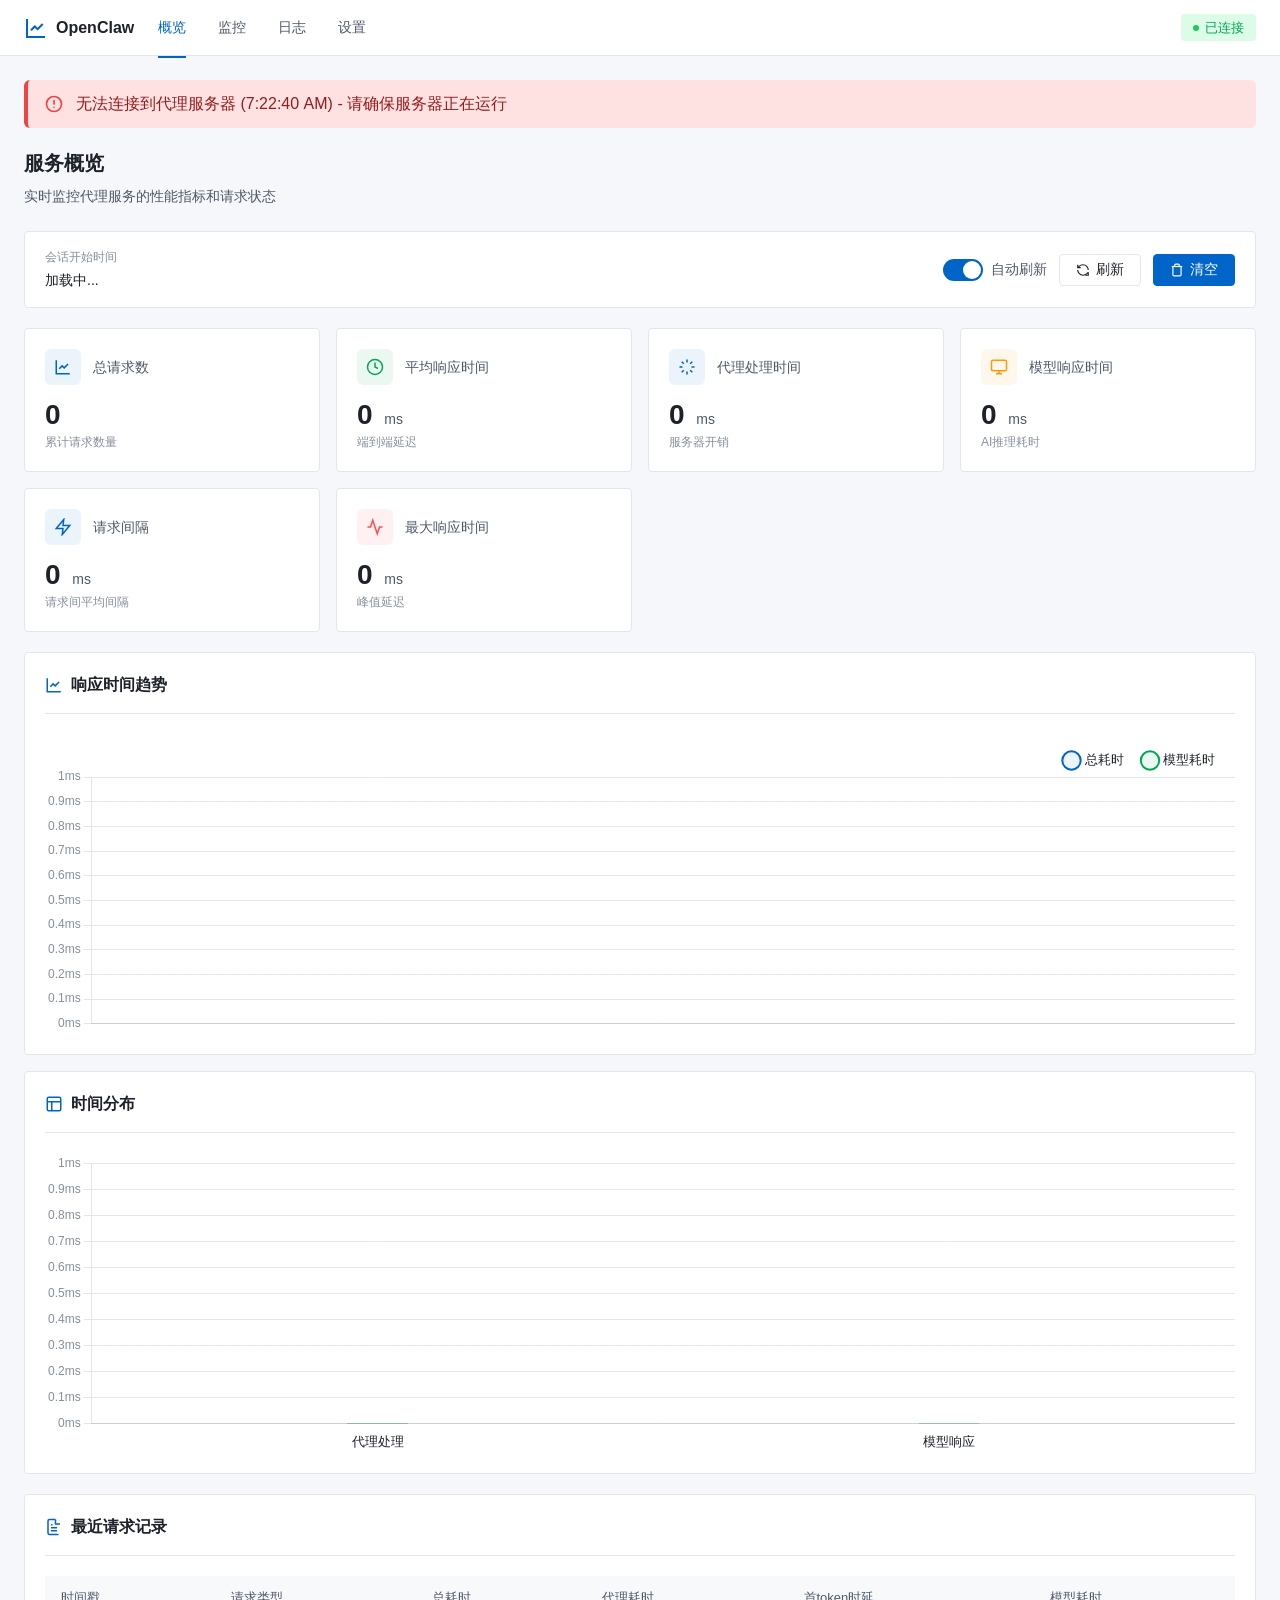
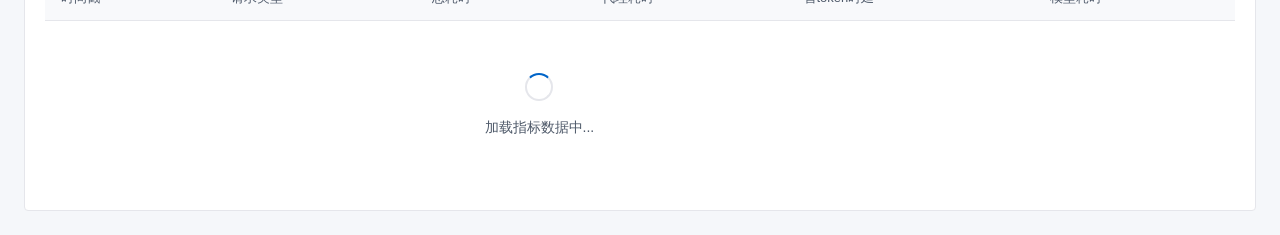
==== dashboard.html @ 8e754c26 "init" ====
<!DOCTYPE html>
<html lang="zh-CN">
<head>
    <meta charset="UTF-8">
    <meta name="viewport" content="width=device-width, initial-scale=1.0">
    <title>OpenClaw 控制台</title>
    <!-- 使用本地 Chart.js（无需网络） -->
    <script src="/static/chart.umd.min.js"></script>

    <!-- 注释掉 Google Fonts，在无网络环境下使用系统字体 -->
    <!--
    <link rel="preconnect" href="https://fonts.googleapis.com">
    <link rel="preconnect" href="https://fonts.gstatic.com" crossorigin>
    <link href="https://fonts.googleapis.com/css2?family=Inter:wght@400;500;600;700&display=swap" rel="stylesheet">
    -->
    <style>
        * {
            margin: 0;
            padding: 0;
            box-sizing: border-box;
        }

        :root {
            --primary: #0064C8;
            --primary-hover: #0050a0;
            --primary-light: rgba(0, 100, 200, 0.08);
            --success: #00A854;
            --success-light: rgba(0, 168, 84, 0.08);
            --warning: #FF9A00;
            --warning-light: rgba(255, 154, 0, 0.08);
            --error: #FF4D4F;
            --error-light: rgba(255, 77, 79, 0.08);
            --background: #F5F7FA;
            --surface: #FFFFFF;
            --surface-hover: #F8F9FB;
            --text-primary: #1D2129;
            --text-secondary: #4E5969;
            --text-muted: #86909C;
            --border: #E5E6EB;
            --border-light: #C9CDD4;
            --shadow-sm: 0 1px 2px 0 rgba(0, 0, 0, 0.05);
            --shadow-md: 0 4px 10px 0 rgba(0, 0, 0, 0.1);
            --shadow-lg: 0 8px 20px 0 rgba(0, 0, 0, 0.12);
        }

        body {
            font-family: -apple-system, BlinkMacSystemFont, 'Segoe UI', Roboto, 'Helvetica Neue', Arial, 'PingFang SC', 'Microsoft YaHei', sans-serif;
            background: var(--background);
            color: var(--text-primary);
            line-height: 1.5;
            -webkit-font-smoothing: antialiased;
            -moz-osx-font-smoothing: grayscale;
        }

        /* Top Header */
        .top-header {
            background: var(--surface);
            border-bottom: 1px solid var(--border);
            height: 56px;
            display: flex;
            align-items: center;
            padding: 0 24px;
            position: fixed;
            top: 0;
            left: 0;
            right: 0;
            z-index: 1000;
        }

        .header-left {
            display: flex;
            align-items: center;
            gap: 24px;
        }

        .product-logo {
            display: flex;
            align-items: center;
            gap: 8px;
            font-size: 16px;
            font-weight: 600;
            color: var(--text-primary);
        }

        .product-logo svg {
            width: 24px;
            height: 24px;
            color: var(--primary);
        }

        .header-nav {
            display: flex;
            gap: 32px;
        }

        .nav-item {
            font-size: 14px;
            color: var(--text-secondary);
            cursor: pointer;
            transition: color 0.2s;
            position: relative;
        }

        .nav-item:hover {
            color: var(--primary);
        }

        .nav-item.active {
            color: var(--primary);
            font-weight: 500;
        }

        .nav-item.active::after {
            content: '';
            position: absolute;
            bottom: -20px;
            left: 0;
            right: 0;
            height: 2px;
            background: var(--primary);
        }

        .header-right {
            margin-left: auto;
            display: flex;
            align-items: center;
            gap: 16px;
        }

        .status-badge {
            display: inline-flex;
            align-items: center;
            gap: 6px;
            padding: 4px 12px;
            background: var(--success-light);
            color: var(--success);
            border-radius: 4px;
            font-size: 13px;
            font-weight: 500;
        }

        .status-dot {
            width: 6px;
            height: 6px;
            background: var(--success);
            border-radius: 50%;
            animation: pulse 2s ease-in-out infinite;
        }

        @keyframes pulse {
            0%, 100% { opacity: 1; }
            50% { opacity: 0.5; }
        }

        /* Main Content */
        .main-content {
            margin-top: 56px;
            padding: 24px;
            min-height: calc(100vh - 56px);
        }

        .content-wrapper {
            max-width: 1400px;
            margin: 0 auto;
        }

        /* Page Header */
        .page-header {
            margin-bottom: 24px;
        }

        .page-title {
            font-size: 20px;
            font-weight: 600;
            color: var(--text-primary);
            margin-bottom: 8px;
        }

        .page-description {
            font-size: 14px;
            color: var(--text-secondary);
        }

        /* Action Bar */
        .action-bar {
            background: var(--surface);
            border: 1px solid var(--border);
            border-radius: 4px;
            padding: 16px 20px;
            margin-bottom: 20px;
            display: flex;
            align-items: center;
            justify-content: space-between;
        }

        .action-left {
            display: flex;
            align-items: center;
            gap: 20px;
        }

        .session-info {
            display: flex;
            flex-direction: column;
            gap: 4px;
        }

        .session-label {
            font-size: 12px;
            color: var(--text-muted);
        }

        .session-value {
            font-size: 14px;
            color: var(--text-primary);
            font-weight: 500;
        }

        .action-right {
            display: flex;
            align-items: center;
            gap: 12px;
        }

        /* Toggle Switch */
        .toggle-wrapper {
            display: flex;
            align-items: center;
            gap: 8px;
        }

        .toggle-label {
            font-size: 14px;
            color: var(--text-secondary);
        }

        .toggle {
            width: 40px;
            height: 22px;
            background: var(--border-light);
            border-radius: 11px;
            position: relative;
            cursor: pointer;
            transition: all 0.2s ease;
        }

        .toggle.active {
            background: var(--primary);
        }

        .toggle::after {
            content: '';
            position: absolute;
            top: 2px;
            left: 2px;
            width: 18px;
            height: 18px;
            background: white;
            border-radius: 50%;
            transition: all 0.2s ease;
            box-shadow: var(--shadow-sm);
        }

        .toggle.active::after {
            transform: translateX(18px);
        }

        /* Buttons */
        .btn {
            padding: 6px 16px;
            border-radius: 4px;
            border: 1px solid var(--border);
            font-size: 14px;
            font-weight: 400;
            cursor: pointer;
            transition: all 0.2s ease;
            display: inline-flex;
            align-items: center;
            gap: 6px;
            font-family: inherit;
            background: var(--surface);
            color: var(--text-primary);
        }

        .btn:hover {
            background: var(--surface-hover);
            border-color: var(--border-light);
        }

        .btn-primary {
            background: var(--primary);
            border-color: var(--primary);
            color: white;
        }

        .btn-primary:hover {
            background: var(--primary-hover);
            border-color: var(--primary-hover);
        }

        .btn svg {
            width: 14px;
            height: 14px;
        }

        /* Metrics Grid */
        .metrics-grid {
            display: grid;
            grid-template-columns: repeat(auto-fit, minmax(240px, 1fr));
            gap: 16px;
            margin-bottom: 20px;
        }

        .metric-card {
            background: var(--surface);
            border: 1px solid var(--border);
            border-radius: 4px;
            padding: 20px;
            transition: all 0.2s ease;
        }

        .metric-card:hover {
            box-shadow: var(--shadow-md);
            border-color: var(--border-light);
        }

        .metric-header {
            display: flex;
            align-items: center;
            gap: 12px;
            margin-bottom: 16px;
        }

        .metric-icon {
            width: 36px;
            height: 36px;
            border-radius: 6px;
            display: flex;
            align-items: center;
            justify-content: center;
            background: var(--primary-light);
            color: var(--primary);
        }

        .metric-icon svg {
            width: 18px;
            height: 18px;
        }

        .metric-icon.success {
            background: var(--success-light);
            color: var(--success);
        }

        .metric-icon.warning {
            background: var(--warning-light);
            color: var(--warning);
        }

        .metric-icon.error {
            background: var(--error-light);
            color: var(--error);
        }

        .metric-title {
            font-size: 14px;
            color: var(--text-secondary);
            font-weight: 400;
        }

        .metric-value {
            font-size: 28px;
            font-weight: 600;
            color: var(--text-primary);
            line-height: 1;
            margin-bottom: 4px;
        }

        .metric-unit {
            font-size: 14px;
            font-weight: 400;
            color: var(--text-secondary);
            margin-left: 4px;
        }

        .metric-trend {
            font-size: 12px;
            color: var(--text-muted);
        }

        /* Charts Section */
        .charts-section {
            display: grid;
            grid-template-columns: repeat(auto-fit, minmax(650px, 1fr));
            gap: 16px;
            margin-bottom: 20px;
        }

        .chart-card {
            background: var(--surface);
            border: 1px solid var(--border);
            border-radius: 4px;
            padding: 20px;
        }

        .chart-header {
            display: flex;
            align-items: center;
            justify-content: space-between;
            margin-bottom: 20px;
            padding-bottom: 16px;
            border-bottom: 1px solid var(--border);
        }

        .chart-title {
            font-size: 16px;
            font-weight: 600;
            color: var(--text-primary);
            display: flex;
            align-items: center;
            gap: 8px;
        }

        .chart-title svg {
            width: 18px;
            height: 18px;
            color: var(--primary);
        }

        .chart-container {
            position: relative;
            height: 300px;
        }

        /* Requests Table */
        .requests-section {
            background: var(--surface);
            border: 1px solid var(--border);
            border-radius: 4px;
            padding: 20px;
        }

        .section-header {
            display: flex;
            align-items: center;
            justify-content: space-between;
            margin-bottom: 20px;
            padding-bottom: 16px;
            border-bottom: 1px solid var(--border);
        }

        .section-title {
            font-size: 16px;
            font-weight: 600;
            color: var(--text-primary);
            display: flex;
            align-items: center;
            gap: 8px;
        }

        .section-title svg {
            width: 18px;
            height: 18px;
            color: var(--primary);
        }

        .requests-table {
            width: 100%;
            border-collapse: collapse;
        }

        .requests-table th {
            text-align: left;
            padding: 12px 16px;
            font-size: 13px;
            font-weight: 500;
            color: var(--text-secondary);
            background: var(--surface-hover);
            border-bottom: 1px solid var(--border);
        }

        .requests-table td {
            padding: 12px 16px;
            font-size: 14px;
            color: var(--text-primary);
            border-bottom: 1px solid var(--border);
        }

        .requests-table tr:last-child td {
            border-bottom: none;
        }

        .requests-table tbody tr:hover {
            background: var(--surface-hover);
        }

        .timestamp {
            font-family: 'Consolas', 'Monaco', monospace;
            font-size: 13px;
            color: var(--text-secondary);
        }

        .badge {
            display: inline-block;
            padding: 2px 8px;
            border-radius: 4px;
            font-size: 12px;
            font-weight: 400;
        }

        .badge-stream {
            background: var(--primary-light);
            color: var(--primary);
            border: 1px solid rgba(0, 100, 200, 0.2);
        }

        .badge-standard {
            background: var(--surface-hover);
            color: var(--text-secondary);
            border: 1px solid var(--border);
        }

        .metric-value-cell {
            font-family: 'Consolas', 'Monaco', monospace;
            font-weight: 500;
        }

        .latency-indicator {
            display: inline-block;
            width: 6px;
            height: 6px;
            border-radius: 50%;
            margin-right: 8px;
        }

        .latency-fast {
            background: var(--success);
        }

        .latency-medium {
            background: var(--warning);
        }

        .latency-slow {
            background: var(--error);
        }

        /* Loading State */
        .loading-state {
            text-align: center;
            padding: 40px;
            color: var(--text-secondary);
        }

        .spinner {
            width: 28px;
            height: 28px;
            border: 2px solid var(--border);
            border-top-color: var(--primary);
            border-radius: 50%;
            animation: spin 0.8s linear infinite;
            margin: 0 auto 16px;
        }

        @keyframes spin {
            to { transform: rotate(360deg); }
        }

        /* Responsive */
        @media (max-width: 1024px) {
            .charts-section {
                grid-template-columns: 1fr;
            }
        }

        @media (max-width: 768px) {
            .top-header {
                padding: 0 16px;
            }

            .header-nav {
                display: none;
            }

            .main-content {
                padding: 16px;
            }

            .action-bar {
                flex-direction: column;
                gap: 16px;
                align-items: stretch;
            }

            .action-left,
            .action-right {
                justify-content: center;
            }

            .metrics-grid {
                grid-template-columns: repeat(auto-fit, minmax(200px, 1fr));
            }

            .metric-value {
                font-size: 24px;
            }

            .requests-table th,
            .requests-table td {
                padding: 10px 12px;
                font-size: 13px;
            }
        }
    </style>
</head>
<body>
    <!-- Top Header -->
    <div class="top-header">
        <div class="header-left">
            <div class="product-logo">
                <svg viewBox="0 0 24 24" fill="none" stroke="currentColor" stroke-width="2">
                    <path d="M3 3v18h18"/>
                    <path d="M18.7 8l-5.1 5.2-2.8-2.7L7 14.3"/>
                </svg>
                <span>OpenClaw</span>
            </div>
            <div class="header-nav">
                <div class="nav-item active">概览</div>
                <div class="nav-item">监控</div>
                <div class="nav-item">日志</div>
                <div class="nav-item">设置</div>
            </div>
        </div>
        <div class="header-right">
            <div class="status-badge">
                <span class="status-dot"></span>
                <span>已连接</span>
            </div>
        </div>
    </div>

    <!-- Main Content -->
    <div class="main-content">
        <!-- Error Banner (默认隐藏) -->
        <div id="errorBanner" style="display: none; background: #fee2e2; border-left: 4px solid #ef4444; padding: 12px 16px; margin-bottom: 20px; border-radius: 6px; display: flex; align-items: center; gap: 12px;">
            <svg style="width: 20px; height: 20px; color: #ef4444; flex-shrink: 0;" fill="none" viewBox="0 0 24 24" stroke="currentColor">
                <path stroke-linecap="round" stroke-linejoin="round" stroke-width="2" d="M12 8v4m0 4h.01M21 12a9 9 0 11-18 0 9 9 0 0118 0z" />
            </svg>
            <span class="error-message" style="color: #991b1b; font-weight: 500;"></span>
        </div>

        <div class="content-wrapper">
            <!-- Page Header -->
            <div class="page-header">
                <h1 class="page-title">服务概览</h1>
                <p class="page-description">实时监控代理服务的性能指标和请求状态</p>
            </div>

            <!-- Action Bar -->
            <div class="action-bar">
                <div class="action-left">
                    <div class="session-info">
                        <span class="session-label">会话开始时间</span>
                        <span class="session-value" id="sessionStart">加载中...</span>
                    </div>
                </div>
                <div class="action-right">
                    <div class="toggle-wrapper">
                        <div class="toggle active" id="autoRefreshToggle"></div>
                        <span class="toggle-label">自动刷新</span>
                    </div>
                    <button class="btn" onclick="refreshData()">
                        <svg viewBox="0 0 24 24" fill="none" stroke="currentColor" stroke-width="2">
                            <path d="M21 12a9 9 0 0 0-9-9 9.75 9.75 0 0 0-6.74 2.74L3 8"/>
                            <path d="M3 3v5h5"/>
                            <path d="M3 12a9 9 0 0 0 9 9 9.75 9.75 0 0 0 6.74-2.74L21 16"/>
                            <path d="M16 21h5v-5"/>
                        </svg>
                        刷新
                    </button>
                    <button class="btn btn-primary" onclick="clearMetrics()">
                        <svg viewBox="0 0 24 24" fill="none" stroke="currentColor" stroke-width="2">
                            <path d="M3 6h18"/>
                            <path d="M19 6v14c0 1-1 2-2 2H7c-1 0-2-1-2-2V6"/>
                            <path d="M8 6V4c0-1 1-2 2-2h4c1 0 2 1 2 2v2"/>
                        </svg>
                        清空
                    </button>
                </div>
            </div>

            <!-- Metrics Grid -->
            <div class="metrics-grid">
                <div class="metric-card">
                    <div class="metric-header">
                        <div class="metric-icon">
                            <svg viewBox="0 0 24 24" fill="none" stroke="currentColor" stroke-width="2">
                                <path d="M3 3v18h18"/>
                                <path d="M18.7 8l-5.1 5.2-2.8-2.7L7 14.3"/>
                            </svg>
                        </div>
                        <span class="metric-title">总请求数</span>
                    </div>
                    <div class="metric-value" id="totalRequests">0</div>
                    <div class="metric-trend">累计请求数量</div>
                </div>

                <div class="metric-card">
                    <div class="metric-header">
                        <div class="metric-icon success">
                            <svg viewBox="0 0 24 24" fill="none" stroke="currentColor" stroke-width="2">
                                <circle cx="12" cy="12" r="10"/>
                                <polyline points="12 6 12 12 16 14"/>
                            </svg>
                        </div>
                        <span class="metric-title">平均响应时间</span>
                    </div>
                    <div class="metric-value">
                        <span id="avgTotalTime">0</span>
                        <span class="metric-unit">ms</span>
                    </div>
                    <div class="metric-trend">端到端延迟</div>
                </div>

                <div class="metric-card">
                    <div class="metric-header">
                        <div class="metric-icon">
                            <svg viewBox="0 0 24 24" fill="none" stroke="currentColor" stroke-width="2">
                                <path d="M12 2v4M12 18v4M4.93 4.93l2.83 2.83M16.24 16.24l2.83 2.83M2 12h4M18 12h4M4.93 19.07l2.83-2.83M16.24 7.76l2.83-2.83"/>
                            </svg>
                        </div>
                        <span class="metric-title">代理处理时间</span>
                    </div>
                    <div class="metric-value">
                        <span id="avgProxyTime">0</span>
                        <span class="metric-unit">ms</span>
                    </div>
                    <div class="metric-trend">服务器开销</div>
                </div>

                <div class="metric-card">
                    <div class="metric-header">
                        <div class="metric-icon warning">
                            <svg viewBox="0 0 24 24" fill="none" stroke="currentColor" stroke-width="2">
                                <rect x="2" y="3" width="20" height="14" rx="2" ry="2"/>
                                <line x1="8" y1="21" x2="16" y2="21"/>
                                <line x1="12" y1="17" x2="12" y2="21"/>
                            </svg>
                        </div>
                        <span class="metric-title">模型响应时间</span>
                    </div>
                    <div class="metric-value">
                        <span id="avgModelTime">0</span>
                        <span class="metric-unit">ms</span>
                    </div>
                    <div class="metric-trend">AI推理耗时</div>
                </div>

                <div class="metric-card">
                    <div class="metric-header">
                        <div class="metric-icon">
                            <svg viewBox="0 0 24 24" fill="none" stroke="currentColor" stroke-width="2">
                                <path d="M13 2L3 14h9l-1 8 10-12h-9l1-8z"/>
                            </svg>
                        </div>
                        <span class="metric-title">请求间隔</span>
                    </div>
                    <div class="metric-value">
                        <span id="avgGapTime">0</span>
                        <span class="metric-unit">ms</span>
                    </div>
                    <div class="metric-trend">请求间平均间隔</div>
                </div>

                <div class="metric-card">
                    <div class="metric-header">
                        <div class="metric-icon error">
                            <svg viewBox="0 0 24 24" fill="none" stroke="currentColor" stroke-width="2">
                                <path d="M22 12h-4l-3 9L9 3l-3 9H2"/>
                            </svg>
                        </div>
                        <span class="metric-title">最大响应时间</span>
                    </div>
                    <div class="metric-value">
                        <span id="maxResponseTime">0</span>
                        <span class="metric-unit">ms</span>
                    </div>
                    <div class="metric-trend">峰值延迟</div>
                </div>
            </div>

            <!-- Charts Section -->
            <div class="charts-section">
                <div class="chart-card">
                    <div class="chart-header">
                        <div class="chart-title">
                            <svg viewBox="0 0 24 24" fill="none" stroke="currentColor" stroke-width="2">
                                <path d="M3 3v18h18"/>
                                <path d="M18.7 8l-5.1 5.2-2.8-2.7L7 14.3"/>
                            </svg>
                            响应时间趋势
                        </div>
                    </div>
                    <div class="chart-container">
                        <canvas id="responseTimeChart"></canvas>
                    </div>
                </div>

                <div class="chart-card">
                    <div class="chart-header">
                        <div class="chart-title">
                            <svg viewBox="0 0 24 24" fill="none" stroke="currentColor" stroke-width="2">
                                <rect x="3" y="3" width="18" height="18" rx="2"/>
                                <path d="M3 9h18M9 21V9"/>
                            </svg>
                            时间分布
                        </div>
                    </div>
                    <div class="chart-container">
                        <canvas id="timeDistributionChart"></canvas>
                    </div>
                </div>
            </div>

            <!-- Requests Table -->
            <div class="requests-section">
                <div class="section-header">
                    <div class="section-title">
                        <svg viewBox="0 0 24 24" fill="none" stroke="currentColor" stroke-width="2">
                            <path d="M14 2H6a2 2 0 0 0-2 2v16a2 2 0 0 0 2 2h12a2 2 0 0a0 2-2V8z"/>
                            <polyline points="14 2 14 8 20 8"/>
                            <line x1="16" y1="13" x2="8" y2="13"/>
                            <line x1="16" y1="17" x2="8" y2="17"/>
                            <polyline points="10 9 9 9 8 9"/>
                        </svg>
                        最近请求记录
                    </div>
                </div>
                <div id="requestsTableContainer">
                    <table class="requests-table">
                        <thead>
                            <tr>
                                <th>时间戳</th>
                                <th>请求类型</th>
                                <th>总耗时</th>
                                <th>代理耗时</th>
                                <th>首token时延</th>
                                <th>模型耗时</th>
                            </tr>
                        </thead>
                        <tbody id="requestsTableBody">
                            <tr>
                                <td colspan="5">
                                    <div class="loading-state">
                                        <div class="spinner"></div>
                                        <div>加载指标数据中...</div>
                                    </div>
                                </td>
                            </tr>
                        </tbody>
                    </table>
                </div>
            </div>
        </div>
    </div>

    <script>
        let responseTimeChart = null;
        let timeDistributionChart = null;
        let autoRefreshInterval = null;

        Chart.defaults.font.family = "-apple-system, BlinkMacSystemFont, 'Segoe UI', Roboto, 'Helvetica Neue', Arial, sans-serif";
        Chart.defaults.color = '#4E5969';

        function initCharts() {
            const ctx1 = document.getElementById('responseTimeChart').getContext('2d');
            responseTimeChart = new Chart(ctx1, {
                type: 'line',
                data: {
                    labels: [],
                    datasets: [{
                        label: '总耗时',
                        data: [],
                        borderColor: '#0064C8',
                        backgroundColor: 'rgba(0, 100, 200, 0.08)',
                        borderWidth: 2,
                        tension: 0.3,
                        fill: true,
                        pointRadius: 0,
                        pointHoverRadius: 6,
                        pointHoverBackgroundColor: '#0064C8',
                        pointHoverBorderColor: '#FFFFFF',
                        pointHoverBorderWidth: 2
                    }, {
                        label: '模型耗时',
                        data: [],
                        borderColor: '#00A854',
                        backgroundColor: 'rgba(0, 168, 84, 0.08)',
                        borderWidth: 2,
                        tension: 0.3,
                        fill: true,
                        pointRadius: 0,
                        pointHoverRadius: 6,
                        pointHoverBackgroundColor: '#00A854',
                        pointHoverBorderColor: '#FFFFFF',
                        pointHoverBorderWidth: 2
                    }]
                },
                options: {
                    responsive: true,
                    maintainAspectRatio: false,
                    interaction: {
                        intersect: false,
                        mode: 'index'
                    },
                    plugins: {
                        legend: {
                            display: true,
                            position: 'top',
                            align: 'end',
                            labels: {
                                usePointStyle: true,
                                padding: 20,
                                font: {
                                    size: 13,
                                    weight: '400'
                                },
                                color: '#1D2129'
                            }
                        },
                        tooltip: {
                            backgroundColor: '#FFFFFF',
                            titleColor: '#1D2129',
                            bodyColor: '#4E5969',
                            borderColor: '#E5E6EB',
                            borderWidth: 1,
                            padding: 12,
                            displayColors: true,
                            titleFont: {
                                weight: '500',
                                size: 13
                            },
                            bodyFont: {
                                size: 12
                            },
                            cornerRadius: 4,
                            callbacks: {
                                label: function(context) {
                                    return context.dataset.label + ': ' + context.parsed.y.toFixed(0) + 'ms';
                                }
                            }
                        }
                    },
                    scales: {
                        x: {
                            grid: {
                                display: false,
                                drawBorder: false
                            },
                            ticks: {
                                font: {
                                    size: 12
                                },
                                color: '#86909C'
                            }
                        },
                        y: {
                            beginAtZero: true,
                            grid: {
                                color: '#E5E6EB',
                                drawBorder: false
                            },
                            ticks: {
                                font: {
                                    size: 12
                                },
                                color: '#86909C',
                                callback: function(value) {
                                    return value + 'ms';
                                }
                            }
                        }
                    }
                }
            });

            const ctx2 = document.getElementById('timeDistributionChart').getContext('2d');
            timeDistributionChart = new Chart(ctx2, {
                type: 'bar',
                data: {
                    labels: ['代理处理', '模型响应'],
                    datasets: [{
                        data: [0, 0],
                        backgroundColor: [
                            'rgba(0, 100, 200, 0.8)',
                            'rgba(0, 168, 84, 0.8)'
                        ],
                        borderColor: [
                            '#0064C8',
                            '#00A854'
                        ],
                        borderWidth: 0,
                        borderRadius: 4,
                        barThickness: 60
                    }]
                },
                options: {
                    responsive: true,
                    maintainAspectRatio: false,
                    plugins: {
                        legend: {
                            display: false
                        },
                        tooltip: {
                            backgroundColor: '#FFFFFF',
                            titleColor: '#1D2129',
                            bodyColor: '#4E5969',
                            borderColor: '#E5E6EB',
                            borderWidth: 1,
                            padding: 12,
                            cornerRadius: 4,
                            callbacks: {
                                label: function(context) {
                                    return '平均: ' + context.parsed.y.toFixed(2) + 'ms';
                                }
                            }
                        }
                    },
                    scales: {
                        x: {
                            grid: {
                                display: false,
                                drawBorder: false
                            },
                            ticks: {
                                font: {
                                    size: 13,
                                    weight: '500'
                                },
                                color: '#1D2129'
                            }
                        },
                        y: {
                            beginAtZero: true,
                            grid: {
                                color: '#E5E6EB',
                                drawBorder: false
                            },
                            ticks: {
                                font: {
                                    size: 12
                                },
                                color: '#86909C',
                                callback: function(value) {
                                    return value + 'ms';
                                }
                            }
                        }
                    }
                }
            });
        }

        let serverAvailable = true;

        async function checkServerStatus() {
            try {
                // 使用 GET 请求检查根路径，避免 HEAD 方法不支持的问题
                const response = await fetch('/', { method: 'GET', cache: 'no-cache' });
                serverAvailable = response.ok;

                const statusBadge = document.querySelector('.status-badge');
                const statusText = statusBadge.querySelector('span:last-child');

                if (serverAvailable) {
                    statusBadge.style.background = '#dcfce7';
                    statusBadge.querySelector('.status-dot').style.background = '#22c55e';
                    statusText.textContent = '已连接';
                } else {
                    statusBadge.style.background = '#fee2e2';
                    statusBadge.querySelector('.status-dot').style.background = '#ef4444';
                    statusText.textContent = '离线';
                }

                return serverAvailable;
            } catch (error) {
                serverAvailable = false;
                console.warn('服务器状态检查失败:', error);
                return false;
            }
        }

        async function refreshData() {
            // 先检查服务器状态
            const isServerUp = await checkServerStatus();

            if (!isServerUp) {
                // 显示错误提示
                const errorBanner = document.getElementById('errorBanner');
                if (errorBanner) {
                    errorBanner.style.display = 'flex';
                    errorBanner.querySelector('.error-message').textContent =
                        `代理服务器离线 (${new Date().toLocaleTimeString()}) - 请启动服务器后刷新页面`;
                }
                return;
            }

            try {
                const response = await fetch('/metrics');
                if (!response.ok) {
                    throw new Error(`HTTP ${response.status}: ${response.statusText}`);
                }

                const data = await response.json();

                document.getElementById('sessionStart').textContent = new Date(data.session_start).toLocaleString('zh-CN', {
                    month: 'short',
                    day: 'numeric',
                    hour: '2-digit',
                    minute: '2-digit'
                });

                const summary = await fetch('/metrics/summary').then(r => {
                    if (!r.ok) {
                        throw new Error(`HTTP ${r.status}: ${r.statusText}`);
                    }
                    return r.json();
                });

                document.getElementById('totalRequests').textContent = summary.total_requests;
                document.getElementById('avgTotalTime').textContent = (summary.avg_total_time * 1000).toFixed(0);
                document.getElementById('avgProxyTime').textContent = (summary.avg_proxy_processing_time * 1000).toFixed(2);
                document.getElementById('avgModelTime').textContent = (summary.avg_model_response_time * 1000).toFixed(0);
                document.getElementById('avgGapTime').textContent = (summary.avg_inter_request_gap ? (summary.avg_inter_request_gap * 1000).toFixed(0) : 'N/A');
                document.getElementById('maxResponseTime').textContent = (summary.max_total_time ? (summary.max_total_time * 1000).toFixed(0) : 'N/A');

                updateCharts(data.metrics);
                updateTable(data.metrics);

                // 隐藏错误提示（如果之前显示了）
                const errorBanner = document.getElementById('errorBanner');
                if (errorBanner) {
                    errorBanner.style.display = 'none';
                }

            } catch (error) {
                console.error('获取指标数据失败:', error);

                // 显示错误提示
                const errorBanner = document.getElementById('errorBanner');
                if (errorBanner) {
                    errorBanner.style.display = 'flex';
                    errorBanner.querySelector('.error-message').textContent =
                        `无法连接到代理服务器 (${new Date().toLocaleTimeString()}) - 请确保服务器正在运行`;
                }
            }
        }

        function updateCharts(metrics) {
            if (!metrics || metrics.length === 0) return;

            const labels = metrics.map((m, i) => `#${i + 1}`);
            const totalTimeData = metrics.map(m => (m.total_time || m.time_to_first_byte || 0) * 1000);
            const modelTimeData = metrics.map(m => (m.model_response_time || m.time_to_first_byte || 0) * 1000);

            responseTimeChart.data.labels = labels;
            responseTimeChart.data.datasets[0].data = totalTimeData;
            responseTimeChart.data.datasets[1].data = modelTimeData;
            responseTimeChart.update();

            const avgProxyTime = metrics.reduce((sum, m) => sum + (m.proxy_processing_time || 0) * 1000, 0) / metrics.length || 0;
            const avgModelTime = metrics.reduce((sum, m) => sum + (m.model_response_time || m.time_to_first_byte || 0) * 1000, 0) / metrics.length || 0;

            timeDistributionChart.data.datasets[0].data = [avgProxyTime, avgModelTime];
            timeDistributionChart.update();
        }

        function updateTable(metrics) {
            const tableBody = document.getElementById('requestsTableBody');

            if (!metrics || metrics.length === 0) {
                tableBody.innerHTML = `
                    <tr>
                        <td colspan="6">
                            <div class="loading-state">
                                <div style="color: #4E5969;">暂无请求记录</div>
                            </div>
                        </td>
                    </tr>
                `;
                return;
            }

            const recentMetrics = metrics.slice(-10).reverse();

            tableBody.innerHTML = recentMetrics.map(m => {
                const totalTime = (m.total_time || m.time_to_first_byte || 0) * 1000;
                const proxyTime = (m.proxy_processing_time || 0) * 1000;
                const firstTokenLatency = (m.first_token_latency || 0) * 1000;
                const modelTime = (m.model_response_time || m.time_to_first_byte || 0) * 1000;
                const timestamp = new Date(m.request_received_time * 1000).toLocaleTimeString('zh-CN', {
                    hour: '2-digit',
                    minute: '2-digit',
                    second: '2-digit'
                });

                let latencyClass = 'latency-fast';
                if (totalTime > 3000) latencyClass = 'latency-slow';
                else if (totalTime > 1500) latencyClass = 'latency-medium';

                // 首token时延显示：流式请求显示数值，标准请求显示N/A
                const firstTokenDisplay = m.stream && firstTokenLatency > 0
                    ? `${firstTokenLatency.toFixed(0)}ms`
                    : 'N/A';

                return `
                    <tr>
                        <td>
                            <span class="latency-indicator ${latencyClass}"></span>
                            <span class="timestamp">${timestamp}</span>
                        </td>
                        <td>
                            <span class="badge ${m.stream ? 'badge-stream' : 'badge-standard'}">
                                ${m.stream ? '流式传输' : '标准请求'}
                            </span>
                        </td>
                        <td class="metric-value-cell">${totalTime.toFixed(0)}ms</td>
                        <td class="metric-value-cell">${proxyTime.toFixed(2)}ms</td>
                        <td class="metric-value-cell">${firstTokenDisplay}</td>
                        <td class="metric-value-cell">${modelTime.toFixed(0)}ms</td>
                    </tr>
                `;
            }).join('');
        }

        async function clearMetrics() {
            if (confirm('确定要清空所有指标数据吗？')) {
                try {
                    const response = await fetch('/metrics', { method: 'DELETE' });
                    if (!response.ok) {
                        throw new Error(`HTTP ${response.status}: ${response.statusText}`);
                    }
                    const result = await response.json();
                    refreshData();
                    alert('指标数据已清空');
                } catch (error) {
                    alert('清空指标数据失败: ' + error.message);
                }
            }
        }

        const toggle = document.getElementById('autoRefreshToggle');
        toggle.addEventListener('click', function() {
            this.classList.toggle('active');
            if (this.classList.contains('active')) {
                autoRefreshInterval = setInterval(refreshData, 2000);
            } else {
                clearInterval(autoRefreshInterval);
            }
        });

        window.addEventListener('load', async function() {
            // 先检查服务器状态
            const isServerUp = await checkServerStatus();

            if (isServerUp) {
                // 服务器可用，初始化并开始自动刷新
                initCharts();
                refreshData();
                autoRefreshInterval = setInterval(refreshData, 2000);
            } else {
                // 服务器不可用，显示错误
                const errorBanner = document.getElementById('errorBanner');
                if (errorBanner) {
                    errorBanner.style.display = 'flex';
                    errorBanner.querySelector('.error-message').textContent =
                        '代理服务器未启动 - 请先启动代理服务器后刷新此页面';
                }

                // 每5秒尝试重新连接
                setTimeout(() => {
                    window.location.reload();
                }, 5000);
            }
        });
    </script>
</body>
</html>
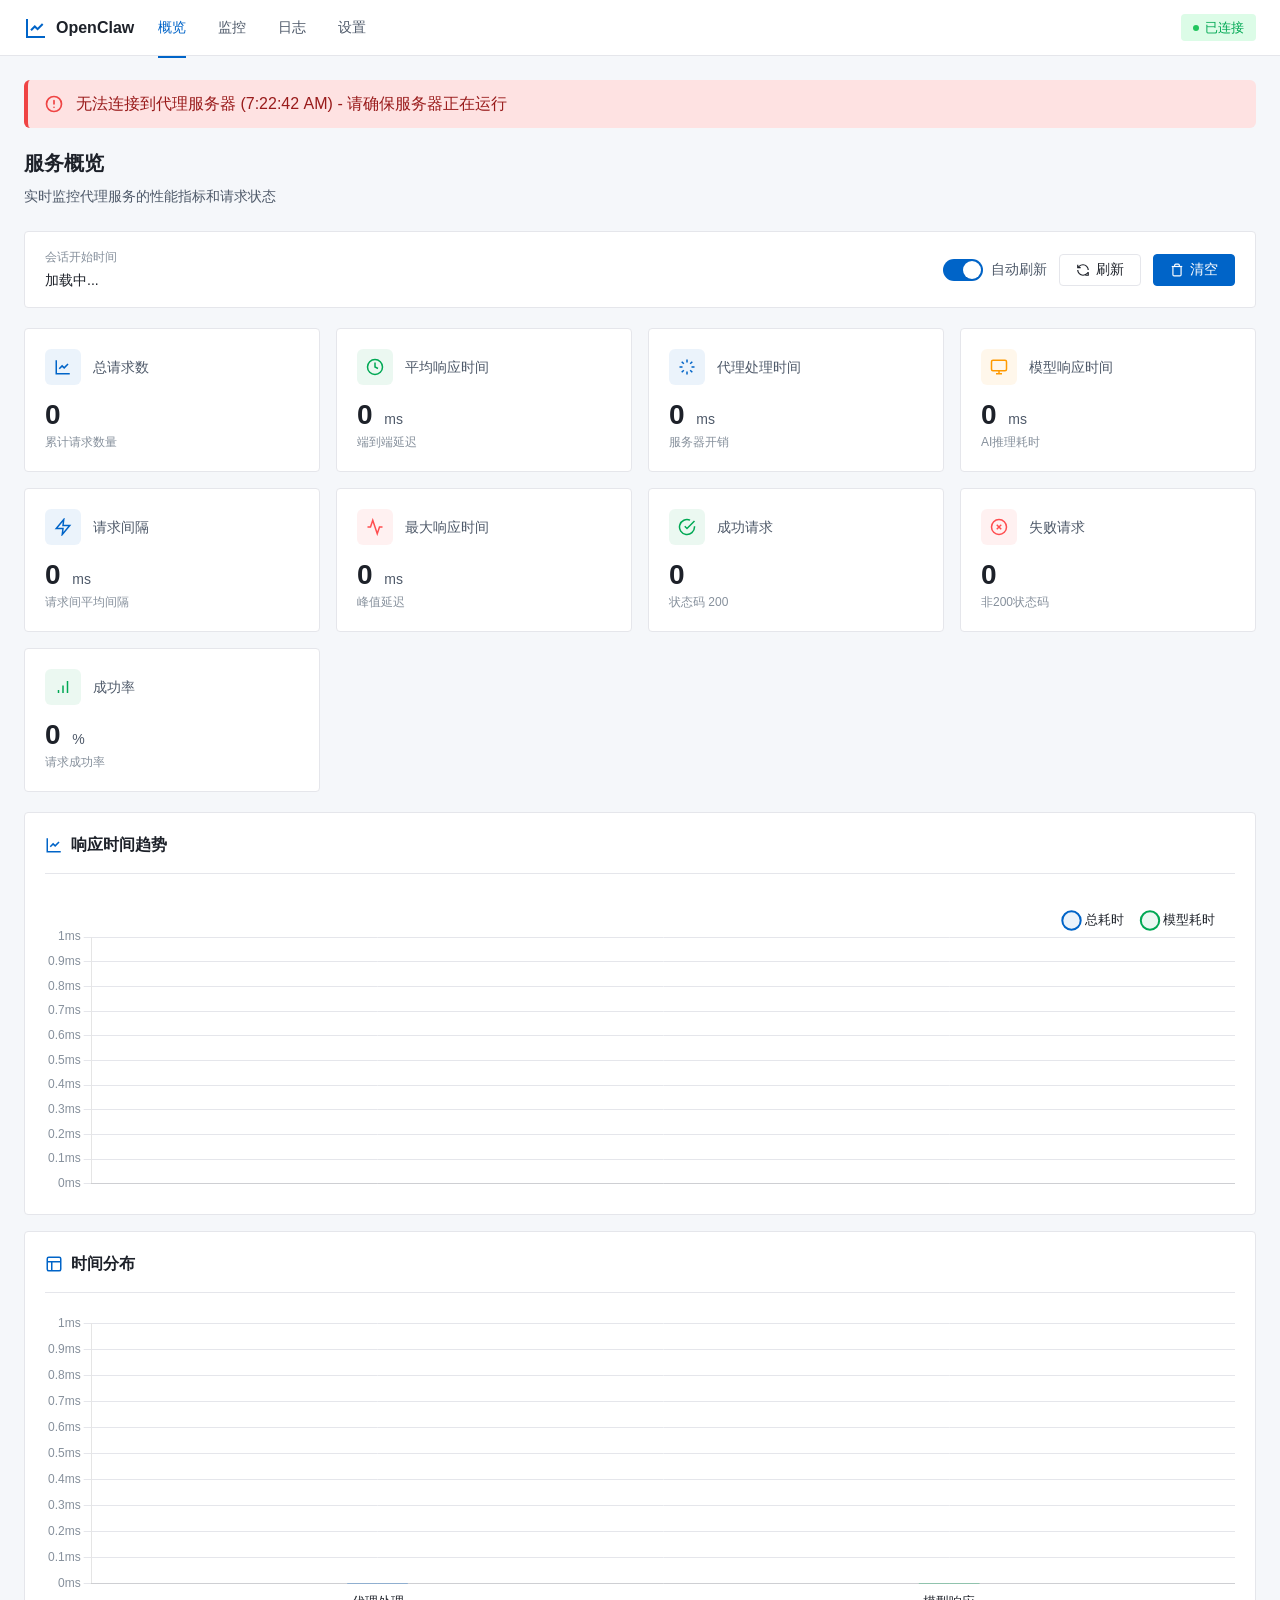
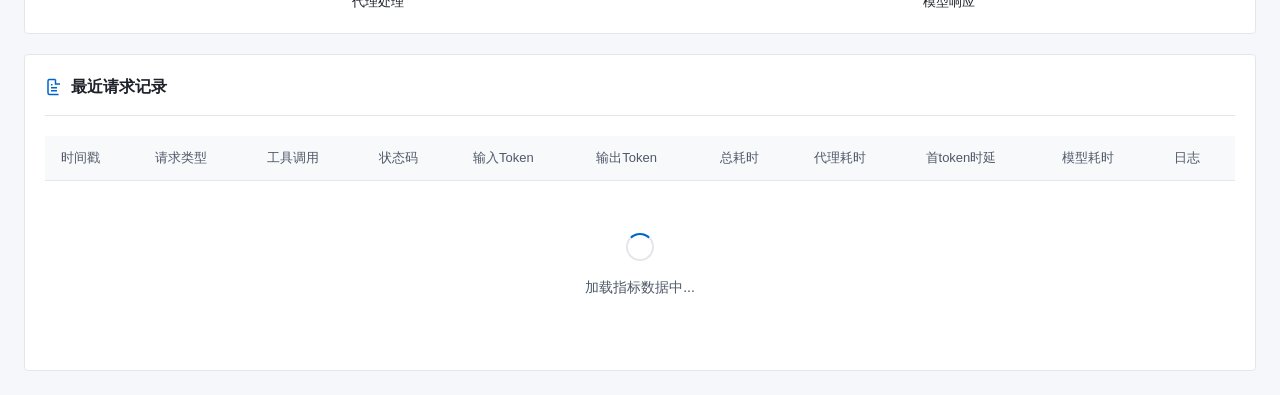
==== commit dda11598: "增强Dashboard监控功能   proxy_server.py:   - 新增日志读取API端点 (/logs/request/<id>, /logs/response/<id>)   - 新增工" ====
--- a/dashboard.html
+++ b/dashboard.html
@@ -787,6 +787,57 @@
                     </div>
                     <div class="metric-trend">峰值延迟</div>
                 </div>
+
+                <div class="metric-card">
+                    <div class="metric-header">
+                        <div class="metric-icon success">
+                            <svg viewBox="0 0 24 24" fill="none" stroke="currentColor" stroke-width="2">
+                                <path d="M22 11.08V12a10 10 0 1 1-5.93-9.14"/>
+                                <polyline points="22 4 12 14.01 9 11.01"/>
+                            </svg>
+                        </div>
+                        <span class="metric-title">成功请求</span>
+                    </div>
+                    <div class="metric-value">
+                        <span id="successRequests">0</span>
+                    </div>
+                    <div class="metric-trend">状态码 200</div>
+                </div>
+
+                <div class="metric-card">
+                    <div class="metric-header">
+                        <div class="metric-icon error">
+                            <svg viewBox="0 0 24 24" fill="none" stroke="currentColor" stroke-width="2">
+                                <circle cx="12" cy="12" r="10"/>
+                                <line x1="15" y1="9" x2="9" y2="15"/>
+                                <line x1="9" y1="9" x2="15" y2="15"/>
+                            </svg>
+                        </div>
+                        <span class="metric-title">失败请求</span>
+                    </div>
+                    <div class="metric-value">
+                        <span id="failedRequests">0</span>
+                    </div>
+                    <div class="metric-trend">非200状态码</div>
+                </div>
+
+                <div class="metric-card">
+                    <div class="metric-header">
+                        <div class="metric-icon success">
+                            <svg viewBox="0 0 24 24" fill="none" stroke="currentColor" stroke-width="2">
+                                <path d="M12 20V10"/>
+                                <path d="M18 20V4"/>
+                                <path d="M6 20v-4"/>
+                            </svg>
+                        </div>
+                        <span class="metric-title">成功率</span>
+                    </div>
+                    <div class="metric-value">
+                        <span id="successRate">0</span>
+                        <span class="metric-unit">%</span>
+                    </div>
+                    <div class="metric-trend">请求成功率</div>
+                </div>
             </div>
 
             <!-- Charts Section -->
@@ -842,15 +893,20 @@
                             <tr>
                                 <th>时间戳</th>
                                 <th>请求类型</th>
+                                <th>工具调用</th>
+                                <th>状态码</th>
+                                <th>输入Token</th>
+                                <th>输出Token</th>
                                 <th>总耗时</th>
                                 <th>代理耗时</th>
                                 <th>首token时延</th>
                                 <th>模型耗时</th>
+                                <th>日志</th>
                             </tr>
                         </thead>
                         <tbody id="requestsTableBody">
                             <tr>
-                                <td colspan="5">
+                                <td colspan="11">
                                     <div class="loading-state">
                                         <div class="spinner"></div>
                                         <div>加载指标数据中...</div>
@@ -863,6 +919,107 @@
             </div>
         </div>
     </div>
+
+    <!-- Log Modal -->
+    <div id="logModal" class="modal" style="display: none;">
+        <div class="modal-content">
+            <div class="modal-header">
+                <span class="modal-title" id="modalTitle">日志详情</span>
+                <button class="modal-close" onclick="closeModal()">×</button>
+            </div>
+            <div class="modal-body">
+                <pre id="logContent" style="background: #f8f9fb; padding: 16px; border-radius: 4px; overflow: auto; max-height: 70vh; font-size: 13px; font-family: -apple-system, BlinkMacSystemFont, 'Segoe UI', Roboto, 'Helvetica Neue', Arial, 'PingFang SC', 'Microsoft YaHei', sans-serif; white-space: pre-wrap;"></pre>
+            </div>
+        </div>
+    </div>
+
+    <style>
+        .modal {
+            position: fixed;
+            top: 0;
+            left: 0;
+            right: 0;
+            bottom: 0;
+            background: rgba(0, 0, 0, 0.5);
+            z-index: 2000;
+            display: flex;
+            align-items: center;
+            justify-content: center;
+        }
+        .modal-content {
+            background: white;
+            border-radius: 8px;
+            max-width: 800px;
+            width: 90%;
+            max-height: 80vh;
+            overflow: hidden;
+            box-shadow: 0 8px 32px rgba(0, 0, 0, 0.2);
+        }
+        .modal-header {
+            display: flex;
+            align-items: center;
+            justify-content: space-between;
+            padding: 16px 20px;
+            border-bottom: 1px solid #E5E6EB;
+        }
+        .modal-title {
+            font-size: 16px;
+            font-weight: 600;
+            color: #1D2129;
+        }
+        .modal-close {
+            background: none;
+            border: none;
+            font-size: 24px;
+            color: #86909C;
+            cursor: pointer;
+            padding: 0;
+            line-height: 1;
+        }
+        .modal-close:hover {
+            color: #4E5969;
+        }
+        .modal-body {
+            padding: 20px;
+        }
+        .badge-tool {
+            background: rgba(255, 154, 0, 0.08);
+            color: #FF9A00;
+            border: 1px solid rgba(255, 154, 0, 0.2);
+        }
+        .badge-no-tool {
+            background: var(--surface-hover);
+            color: var(--text-muted);
+            border: 1px solid var(--border);
+        }
+        .log-link {
+            color: var(--primary);
+            cursor: pointer;
+            text-decoration: none;
+            font-size: 13px;
+            padding: 2px 8px;
+            border-radius: 4px;
+            background: var(--primary-light);
+        }
+        .log-link:hover {
+            background: rgba(0, 100, 200, 0.16);
+        }
+        .badge-status-success {
+            background: var(--success-light);
+            color: var(--success);
+            border: 1px solid rgba(0, 168, 84, 0.2);
+        }
+        .badge-status-warning {
+            background: var(--warning-light);
+            color: var(--warning);
+            border: 1px solid rgba(255, 154, 0, 0.2);
+        }
+        .badge-status-error {
+            background: var(--error-light);
+            color: var(--error);
+            border: 1px solid rgba(255, 77, 79, 0.2);
+        }
+    </style>
 
     <script>
         let responseTimeChart = null;
@@ -1133,6 +1290,9 @@
                 document.getElementById('avgModelTime').textContent = (summary.avg_model_response_time * 1000).toFixed(0);
                 document.getElementById('avgGapTime').textContent = (summary.avg_inter_request_gap ? (summary.avg_inter_request_gap * 1000).toFixed(0) : 'N/A');
                 document.getElementById('maxResponseTime').textContent = (summary.max_total_time ? (summary.max_total_time * 1000).toFixed(0) : 'N/A');
+                document.getElementById('successRequests').textContent = summary.success_requests || 0;
+                document.getElementById('failedRequests').textContent = summary.failed_requests || 0;
+                document.getElementById('successRate').textContent = (summary.success_rate || 0).toFixed(1);
 
                 updateCharts(data.metrics);
                 updateTable(data.metrics);
@@ -1181,7 +1341,7 @@
             if (!metrics || metrics.length === 0) {
                 tableBody.innerHTML = `
                     <tr>
-                        <td colspan="6">
+                        <td colspan="11">
                             <div class="loading-state">
                                 <div style="color: #4E5969;">暂无请求记录</div>
                             </div>
@@ -1203,6 +1363,10 @@
                     minute: '2-digit',
                     second: '2-digit'
                 });
+                const requestId = m.request_id || 'unknown';
+                const statusCode = m.status_code || 200;
+                const inputTokens = m.input_tokens || 0;
+                const outputTokens = m.output_tokens || 0;
 
                 let latencyClass = 'latency-fast';
                 if (totalTime > 3000) latencyClass = 'latency-slow';
@@ -1212,6 +1376,21 @@
                 const firstTokenDisplay = m.stream && firstTokenLatency > 0
                     ? `${firstTokenLatency.toFixed(0)}ms`
                     : 'N/A';
+
+                // 工具调用显示
+                const toolCallBadge = m.has_tool_call
+                    ? '<span class="badge badge-tool">有工具</span>'
+                    : '<span class="badge badge-no-tool">无</span>';
+
+                // 状态码显示
+                let statusBadgeClass = 'badge-status-success';
+                if (statusCode >= 400) statusBadgeClass = 'badge-status-error';
+                else if (statusCode >= 300) statusBadgeClass = 'badge-status-warning';
+                const statusBadge = `<span class="badge ${statusBadgeClass}">${statusCode}</span>`;
+
+                // Token显示
+                const inputTokensDisplay = inputTokens > 0 ? inputTokens : 'N/A';
+                const outputTokensDisplay = outputTokens > 0 ? outputTokens : 'N/A';
 
                 return `
                     <tr>
@@ -1224,14 +1403,58 @@
                                 ${m.stream ? '流式传输' : '标准请求'}
                             </span>
                         </td>
+                        <td>${toolCallBadge}</td>
+                        <td>${statusBadge}</td>
+                        <td class="metric-value-cell">${inputTokensDisplay}</td>
+                        <td class="metric-value-cell">${outputTokensDisplay}</td>
                         <td class="metric-value-cell">${totalTime.toFixed(0)}ms</td>
                         <td class="metric-value-cell">${proxyTime.toFixed(2)}ms</td>
                         <td class="metric-value-cell">${firstTokenDisplay}</td>
                         <td class="metric-value-cell">${modelTime.toFixed(0)}ms</td>
+                        <td>
+                            <a class="log-link" onclick="showLogModal('request', '${requestId}')">请求</a>
+                            <span style="margin: 0 4px; color: #E5E6EB;">|</span>
+                            <a class="log-link" onclick="showLogModal('response', '${requestId}')">响应</a>
+                        </td>
                     </tr>
                 `;
             }).join('');
         }
+
+        // 弹框控制函数
+        async function showLogModal(type, requestId) {
+            const modal = document.getElementById('logModal');
+            const modalTitle = document.getElementById('modalTitle');
+            const logContent = document.getElementById('logContent');
+
+            modalTitle.textContent = type === 'request' ? '请求日志' : '响应日志';
+            logContent.textContent = '加载中...';
+            modal.style.display = 'flex';
+
+            try {
+                const response = await fetch(`/logs/${type}/${requestId}`);
+                if (!response.ok) {
+                    logContent.textContent = `错误: ${response.status} ${response.statusText}`;
+                    return;
+                }
+                const data = await response.json();
+                logContent.textContent = JSON.stringify(data, null, 2);
+            } catch (error) {
+                logContent.textContent = `获取日志失败: ${error.message}`;
+            }
+        }
+
+        function closeModal() {
+            const modal = document.getElementById('logModal');
+            modal.style.display = 'none';
+        }
+
+        // 点击弹框外部关闭
+        document.getElementById('logModal').addEventListener('click', function(e) {
+            if (e.target === this) {
+                closeModal();
+            }
+        });
 
         async function clearMetrics() {
             if (confirm('确定要清空所有指标数据吗？')) {
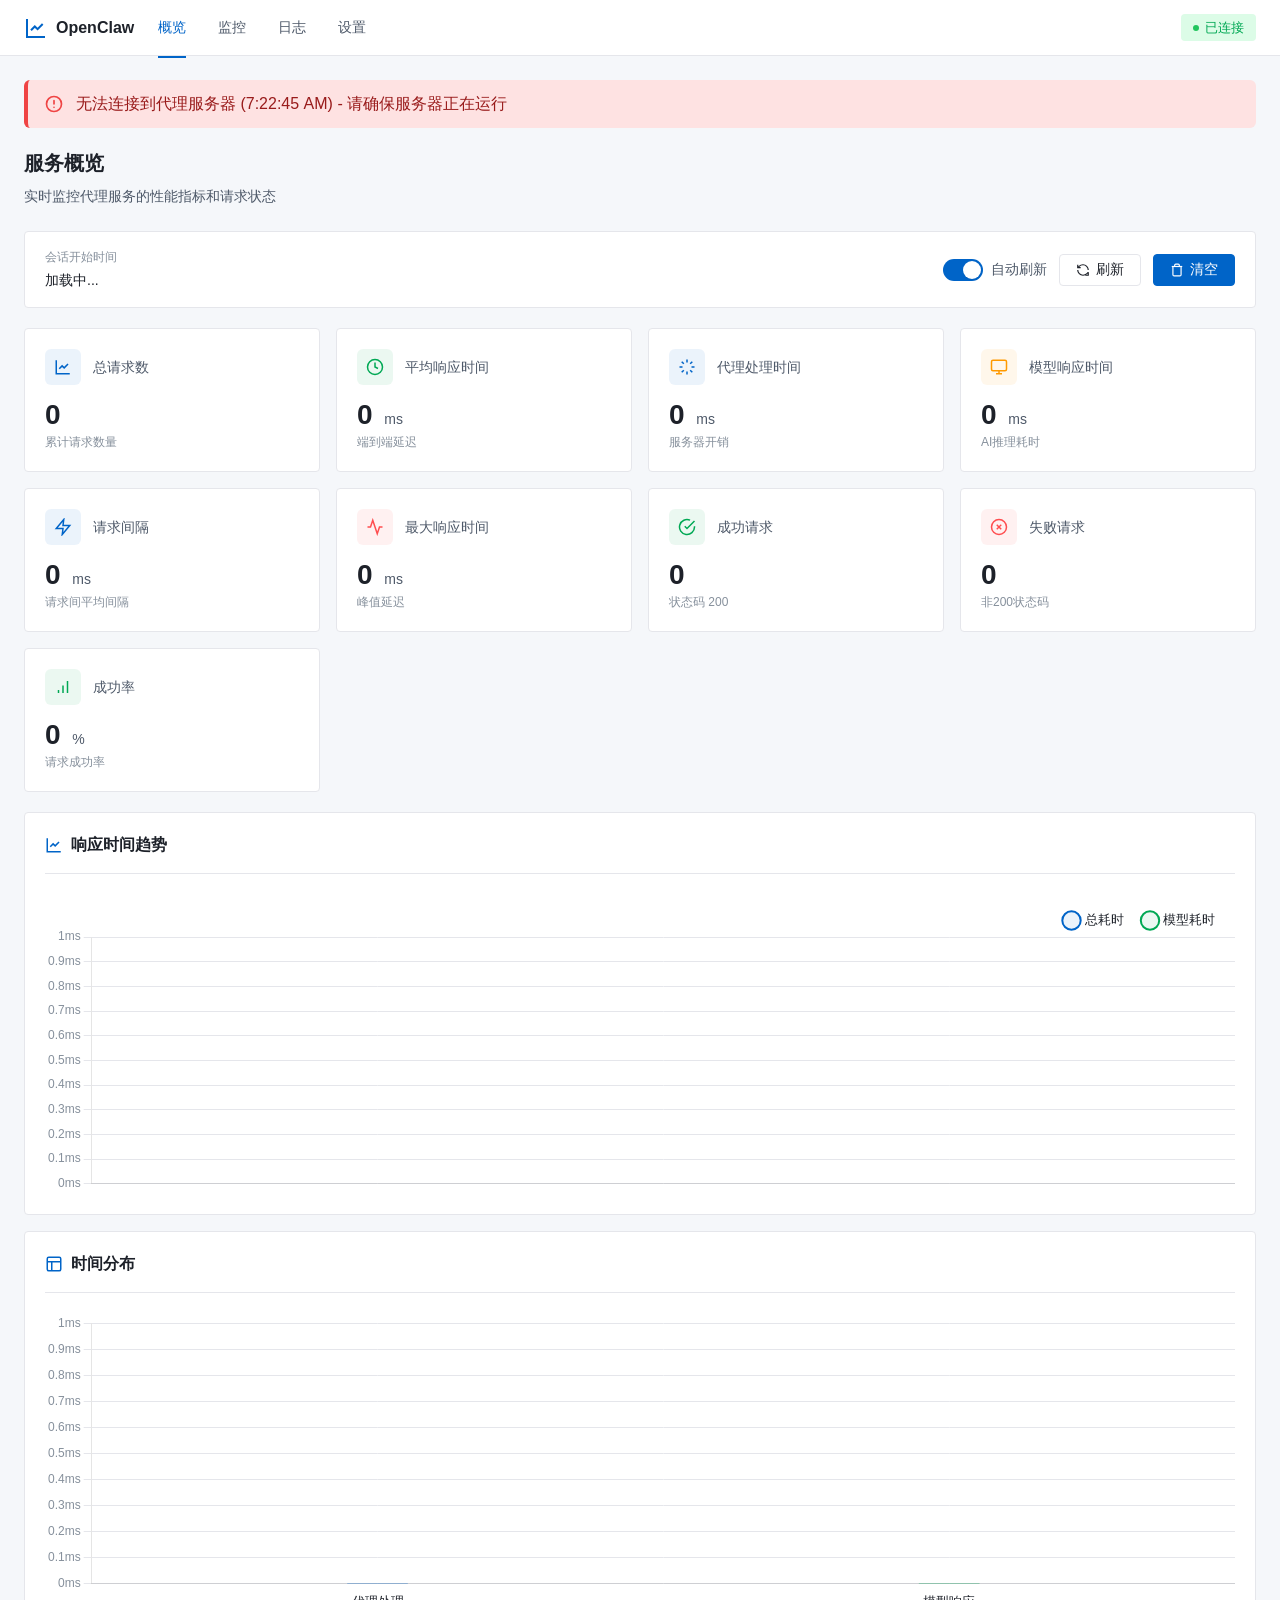
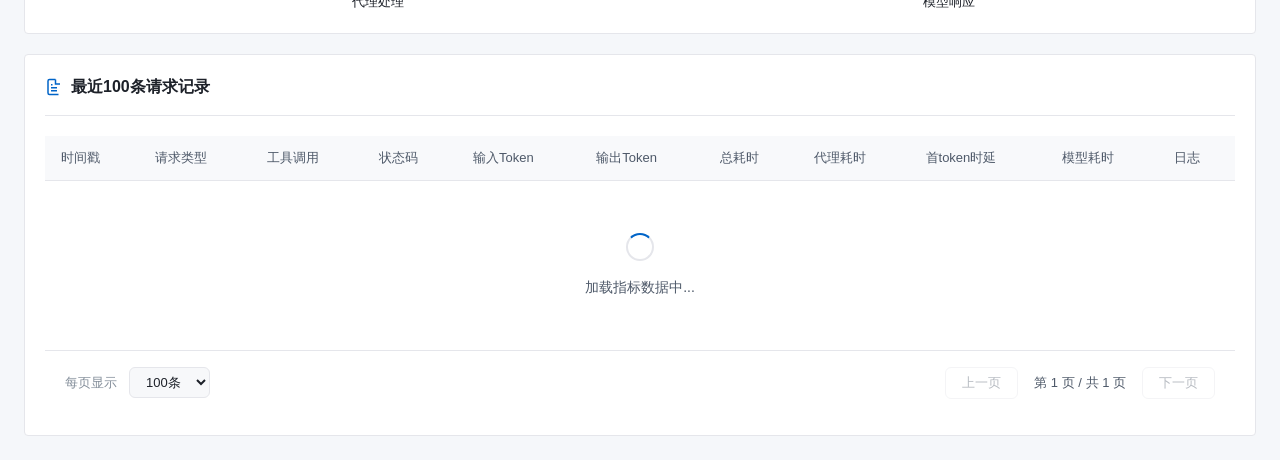
==== commit 501ab9f0: "最近显示100条请求记录，增加分页，修复最大响应时间空问题" ====
--- a/dashboard.html
+++ b/dashboard.html
@@ -884,7 +884,7 @@
                             <line x1="16" y1="17" x2="8" y2="17"/>
                             <polyline points="10 9 9 9 8 9"/>
                         </svg>
-                        最近请求记录
+                        最近100条请求记录
                     </div>
                 </div>
                 <div id="requestsTableContainer">
@@ -915,6 +915,46 @@
                             </tr>
                         </tbody>
                     </table>
+                    <!-- 分页控件 -->
+                    <div class="pagination-controls" style="display: flex; justify-content: space-between; align-items: center; padding: 16px 20px; background: #ffffff; border-top: 1px solid #E5E6EB;">
+                        <div class="pagination-size" style="display: flex; align-items: center; gap: 12px;">
+                            <span style="font-size: 13px; color: #86909C; font-weight: 500;">每页显示</span>
+                            <select id="pageSize" style="padding: 6px 12px; border: 1px solid #E5E6EB; border-radius: 6px; font-size: 13px; background: #F7F8FA; color: #1D2129; cursor: pointer; transition: all 0.2s; outline: none;">
+                                <option value="20">20条</option>
+                                <option value="50">50条</option>
+                                <option value="100" selected>100条</option>
+                            </select>
+                        </div>
+                        <div class="pagination-nav" style="display: flex; align-items: center; gap: 8px;">
+                            <button id="prevPage" style="padding: 6px 16px; border: 1px solid #E5E6EB; border-radius: 6px; background: #ffffff; cursor: pointer; font-size: 13px; color: #4E5969; transition: all 0.2s; font-weight: 500;" disabled>上一页</button>
+                            <span id="pageInfo" style="font-size: 13px; color: #4E5969; padding: 0 8px; font-weight: 500;">第 1 页 / 共 1 页</span>
+                            <button id="nextPage" style="padding: 6px 16px; border: 1px solid #E5E6EB; border-radius: 6px; background: #ffffff; cursor: pointer; font-size: 13px; color: #4E5969; transition: all 0.2s; font-weight: 500;" disabled>下一页</button>
+                        </div>
+                    </div>
+
+                    <style>
+                        .pagination-controls select:hover {
+                            border-color: #C9CDD4;
+                            background: #ffffff;
+                        }
+                        .pagination-controls select:focus {
+                            border-color: #165DFF;
+                            background: #ffffff;
+                        }
+                        .pagination-controls button:hover:not(:disabled) {
+                            background: #F7F8FA;
+                            border-color: #C9CDD4;
+                            color: #1D2129;
+                        }
+                        .pagination-controls button:active:not(:disabled) {
+                            background: #E5E6EB;
+                        }
+                        .pagination-controls button:disabled {
+                            opacity: 0.4;
+                            cursor: not-allowed;
+                            background: #F7F8FA;
+                        }
+                    </style>
                 </div>
             </div>
         </div>
@@ -1025,6 +1065,11 @@
         let responseTimeChart = null;
         let timeDistributionChart = null;
         let autoRefreshInterval = null;
+
+        // 分页状态
+        let currentPage = 1;
+        let pageSize = 100;
+        let allMetrics = [];  // 存储所有metrics数据
 
         Chart.defaults.font.family = "-apple-system, BlinkMacSystemFont, 'Segoe UI', Roboto, 'Helvetica Neue', Arial, sans-serif";
         Chart.defaults.color = '#4E5969';
@@ -1348,12 +1393,25 @@
                         </td>
                     </tr>
                 `;
+                updatePagination(0);
                 return;
             }
 
-            const recentMetrics = metrics.slice(-10).reverse();
-
-            tableBody.innerHTML = recentMetrics.map(m => {
+            // 存储所有metrics数据
+            allMetrics = metrics.slice(-100).reverse();
+
+            // 确保当前页不超过总页数
+            const totalPages = Math.ceil(allMetrics.length / pageSize);
+            if (currentPage > totalPages && totalPages > 0) {
+                currentPage = totalPages;
+            }
+
+            // 计算当前页的数据
+            const startIndex = (currentPage - 1) * pageSize;
+            const endIndex = startIndex + pageSize;
+            const pageMetrics = allMetrics.slice(startIndex, endIndex);
+
+            tableBody.innerHTML = pageMetrics.map(m => {
                 const totalTime = (m.total_time || m.time_to_first_byte || 0) * 1000;
                 const proxyTime = (m.proxy_processing_time || 0) * 1000;
                 const firstTokenLatency = (m.first_token_latency || 0) * 1000;
@@ -1419,6 +1477,52 @@
                     </tr>
                 `;
             }).join('');
+
+            // 更新分页控件
+            updatePagination(allMetrics.length);
+        }
+
+        // 更新分页控件
+        function updatePagination(totalItems) {
+            const totalPages = Math.ceil(totalItems / pageSize);
+            const pageInfo = document.getElementById('pageInfo');
+            const prevBtn = document.getElementById('prevPage');
+            const nextBtn = document.getElementById('nextPage');
+
+            if (totalItems === 0) {
+                pageInfo.textContent = '第 0 页 / 共 0 页';
+                prevBtn.disabled = true;
+                nextBtn.disabled = true;
+                return;
+            }
+
+            pageInfo.textContent = `第 ${currentPage} 页 / 共 ${totalPages} 页`;
+            prevBtn.disabled = currentPage === 1;
+            nextBtn.disabled = currentPage === totalPages;
+        }
+
+        // 切换到上一页
+        function goToPrevPage() {
+            if (currentPage > 1) {
+                currentPage--;
+                updateTable(allMetrics);
+            }
+        }
+
+        // 切换到下一页
+        function goToNextPage() {
+            const totalPages = Math.ceil(allMetrics.length / pageSize);
+            if (currentPage < totalPages) {
+                currentPage++;
+                updateTable(allMetrics);
+            }
+        }
+
+        // 改变每页显示数量
+        function changePageSize(newSize) {
+            pageSize = parseInt(newSize);
+            currentPage = 1;  // 重置到第一页
+            updateTable(allMetrics);
         }
 
         // 弹框控制函数
@@ -1482,6 +1586,13 @@
             }
         });
 
+        // 分页按钮事件监听器
+        document.getElementById('prevPage').addEventListener('click', goToPrevPage);
+        document.getElementById('nextPage').addEventListener('click', goToNextPage);
+        document.getElementById('pageSize').addEventListener('change', function(e) {
+            changePageSize(e.target.value);
+        });
+
         window.addEventListener('load', async function() {
             // 先检查服务器状态
             const isServerUp = await checkServerStatus();
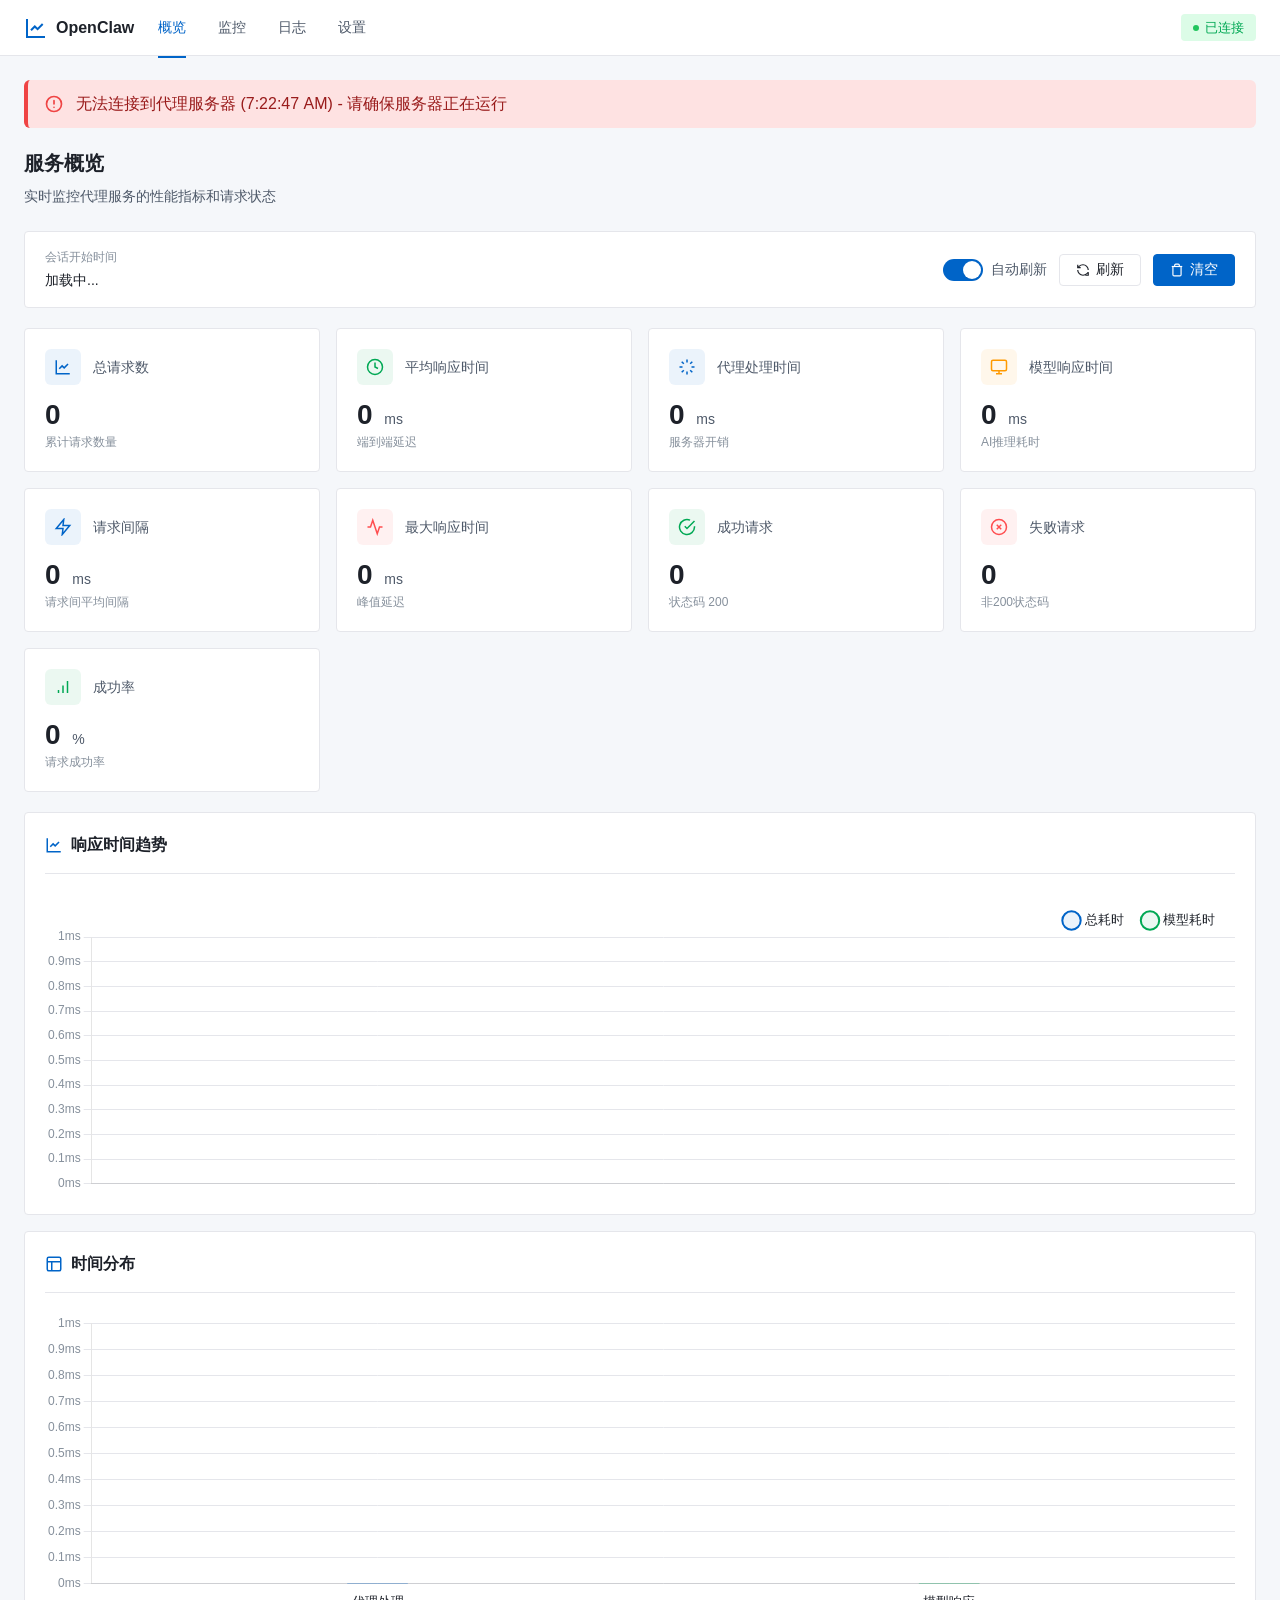
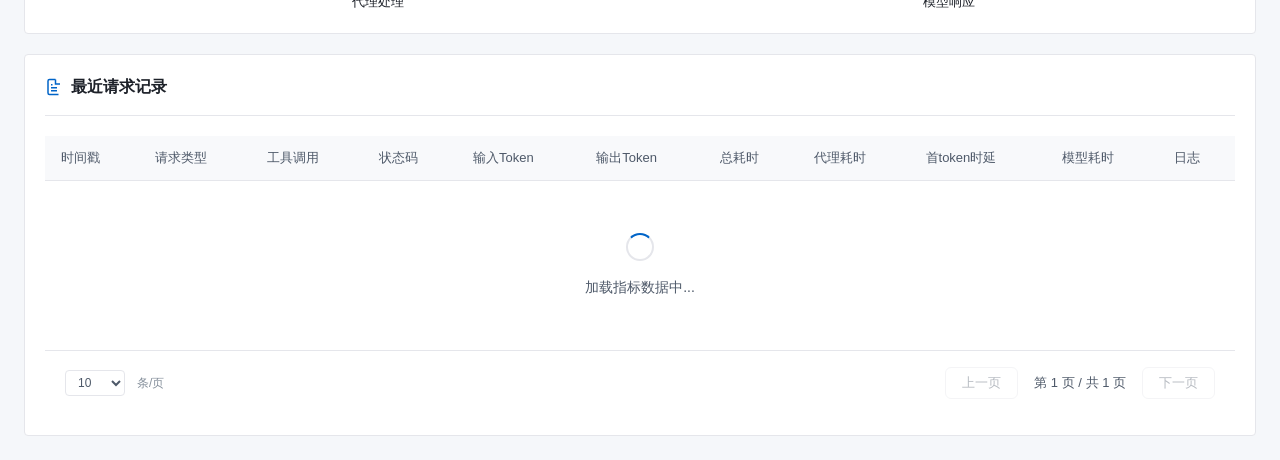
==== commit 912e1d1a: "优化Dashboard分页功能，修复耗时显示负数问题 - 分页控件默认显示10条，支持10/20/50/100切换 - 优化分页UI样式，提升用户体验 - 修复模型耗时等指标显示负数的问题 - 在所有" ====
--- a/dashboard.html
+++ b/dashboard.html
@@ -884,7 +884,7 @@
                             <line x1="16" y1="17" x2="8" y2="17"/>
                             <polyline points="10 9 9 9 8 9"/>
                         </svg>
-                        最近100条请求记录
+                        最近请求记录
                     </div>
                 </div>
                 <div id="requestsTableContainer">
@@ -918,12 +918,13 @@
                     <!-- 分页控件 -->
                     <div class="pagination-controls" style="display: flex; justify-content: space-between; align-items: center; padding: 16px 20px; background: #ffffff; border-top: 1px solid #E5E6EB;">
                         <div class="pagination-size" style="display: flex; align-items: center; gap: 12px;">
-                            <span style="font-size: 13px; color: #86909C; font-weight: 500;">每页显示</span>
-                            <select id="pageSize" style="padding: 6px 12px; border: 1px solid #E5E6EB; border-radius: 6px; font-size: 13px; background: #F7F8FA; color: #1D2129; cursor: pointer; transition: all 0.2s; outline: none;">
-                                <option value="20">20条</option>
-                                <option value="50">50条</option>
-                                <option value="100" selected>100条</option>
+                            <select id="pageSize" style="padding: 4px 8px; border: 1px solid #E5E6EB; border-radius: 4px; font-size: 12px; background: #ffffff; color: #4E5969; cursor: pointer; transition: all 0.2s; outline: none; min-width: 60px;">
+                                <option value="10" selected>10</option>
+                                <option value="20">20</option>
+                                <option value="50">50</option>
+                                <option value="100">100</option>
                             </select>
+                            <span style="font-size: 12px; color: #86909C;">条/页</span>
                         </div>
                         <div class="pagination-nav" style="display: flex; align-items: center; gap: 8px;">
                             <button id="prevPage" style="padding: 6px 16px; border: 1px solid #E5E6EB; border-radius: 6px; background: #ffffff; cursor: pointer; font-size: 13px; color: #4E5969; transition: all 0.2s; font-weight: 500;" disabled>上一页</button>
@@ -935,11 +936,9 @@
                     <style>
                         .pagination-controls select:hover {
                             border-color: #C9CDD4;
-                            background: #ffffff;
                         }
                         .pagination-controls select:focus {
                             border-color: #165DFF;
-                            background: #ffffff;
                         }
                         .pagination-controls button:hover:not(:disabled) {
                             background: #F7F8FA;
@@ -1068,7 +1067,7 @@
 
         // 分页状态
         let currentPage = 1;
-        let pageSize = 100;
+        let pageSize = 10;  // 默认每页10条
         let allMetrics = [];  // 存储所有metrics数据
 
         Chart.defaults.font.family = "-apple-system, BlinkMacSystemFont, 'Segoe UI', Roboto, 'Helvetica Neue', Arial, sans-serif";
